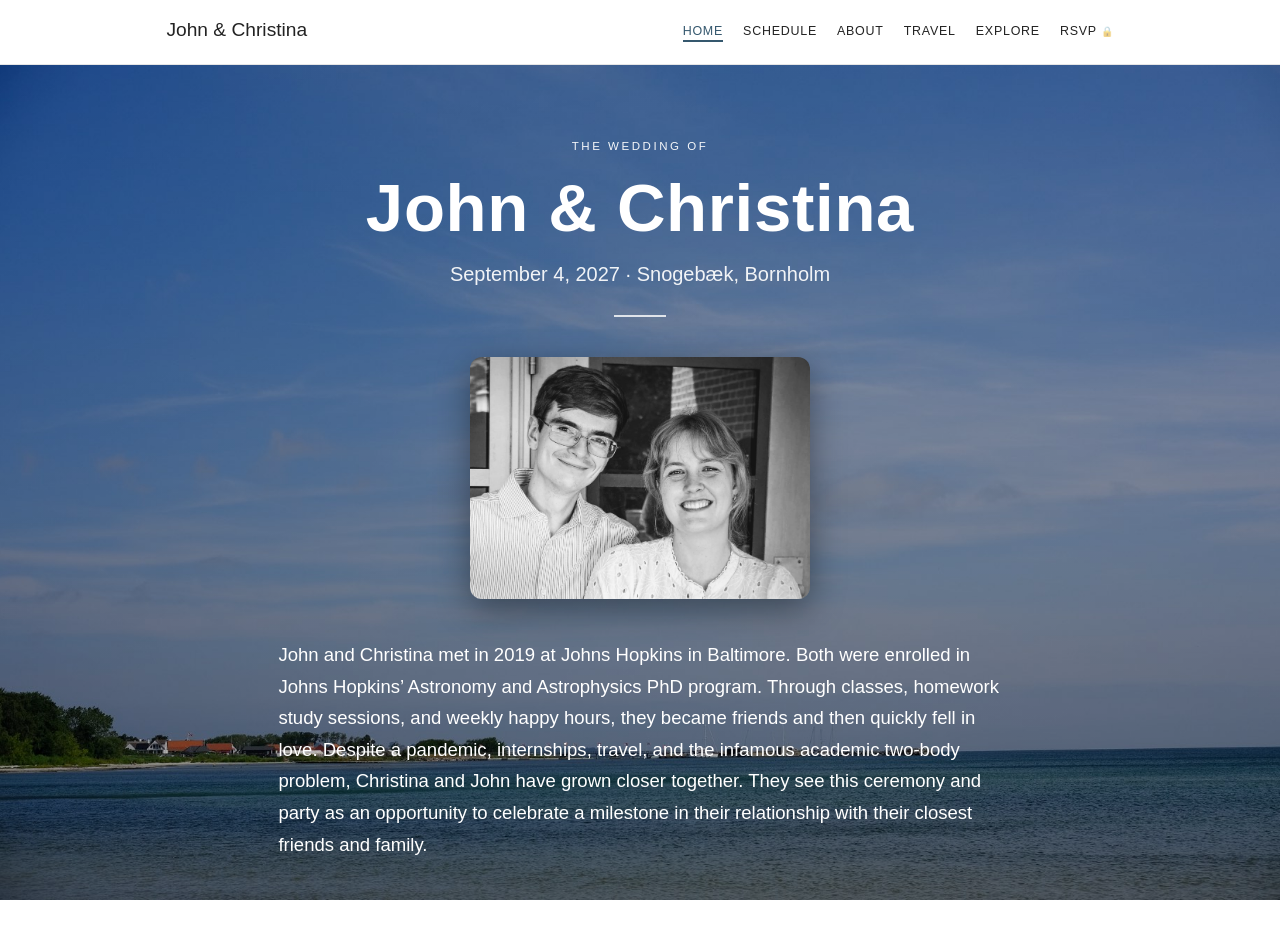
==== index.html @ 1c2753e0 "Higher-res banners, home spacing fix, Explore and password tweaks Regenerate all five footer banners" ====
<!DOCTYPE html>
<html lang="en">
<head>
<meta charset="UTF-8">
<meta name="viewport" content="width=device-width, initial-scale=1.0">
<meta name="robots" content="noindex, nofollow">
<title>John &amp; Christina — We're Getting Married</title>
<meta name="description" content="September 4, 2027 · Snogebæk, Bornholm. Schedule, travel and RSVP for our wedding.">
<meta name="theme-color" content="#ffffff">
<link rel="icon" href="assets/favicon.svg" type="image/svg+xml">
<meta property="og:type" content="website">
<meta property="og:title" content="John &amp; Christina — We're Getting Married">
<meta property="og:description" content="September 4, 2027 · Snogebæk, Bornholm. Schedule, travel and RSVP for our wedding.">
<meta property="og:url" content="https://christinawlindberg.github.io/wedding/">
<meta name="twitter:card" content="summary_large_image">
<link rel="stylesheet" href="css/style.css">
</head>
<body>
<nav class="site-nav">
  <div class="wrap">
    <a class="brand" href="index.html">John &amp; Christina</a>
    <ul>
      <li><a href="index.html" aria-current="page">Home</a></li>
      <li><a href="schedule.html">Schedule</a></li>
      <li><a href="about.html">About</a></li>
      <li><a href="travel.html">Travel</a></li>
      <li><a href="explore.html">Explore</a></li>
      <li><a href="rsvp.html">RSVP <span class="lock-icon" aria-hidden="true">🔒</span></a></li>
    </ul>
  </div>
</nav>

<main class="home">
  <header class="hero hero-photo">
    <p class="kicker">The wedding of</p>
    <h1>John &amp; Christina</h1>
    <p class="date">September 4, 2027 &middot; Snogeb&aelig;k, Bornholm</p>
    <hr class="hr-mark">
  </header>
  <section class="section">
    <div class="wrap">
      <figure class="home-couple">
        <img src="assets/images/couple.jpg" alt="Christina and John">
      </figure>
      <p class="lede">John and Christina met in 2019 at Johns Hopkins in Baltimore. Both were
      enrolled in Johns Hopkins&rsquo; Astronomy and Astrophysics PhD program. Through classes,
      homework study sessions, and weekly happy hours, they became friends and then quickly fell
      in love. Despite a pandemic, internships, travel, and the infamous academic two-body
      problem, Christina and John have grown closer together. They see this ceremony and party as
      an opportunity to celebrate a milestone in their relationship with their closest friends and
      family.</p>
    </div>
  </section>
</main>

<script src="js/config.js"></script>
<script src="js/site.js"></script>
</body>
</html>
---- css/style.css ----
/* =========================================================
   Wedding site — minimal theme
   System sans-serif, white background, Baltic-blue accent.
   Change the accent and neutrals in the :root block below.
   ========================================================= */

:root {
  --accent: #35586e;         /* Baltic blue */
  --accent-soft: #eaf0f4;
  --ink: #232323;
  --muted: #666666;
  --paper: #ffffff;
  --surface: #ffffff;
  --hairline: #e6e6e6;
  --line: #efefef;

  --font-sans: -apple-system, BlinkMacSystemFont, "Segoe UI", Roboto, Helvetica, Arial, sans-serif;
  --max-width: 48rem;
}

@media (prefers-color-scheme: dark) {
  :root {
    --accent: #8fb4c8;
    --accent-soft: #20303a;
    --ink: #ededed;
    --muted: #a6a6a6;
    --paper: #151515;
    --surface: #1d1d1d;
    --hairline: #333333;
    --line: #2a2a2a;
  }
}

* { box-sizing: border-box; }
html, body { margin: 0; padding: 0; }

body {
  background: var(--paper);
  color: var(--ink);
  font-family: var(--font-sans);
  font-size: 20px;
  line-height: 1.7;
  -webkit-font-smoothing: antialiased;
}

a { color: var(--accent); text-underline-offset: 2px; }

.wrap { max-width: var(--max-width); margin: 0 auto; padding: 0 1.4rem; }
.section { padding: 1rem 0 2rem; }
.muted { color: var(--muted); }
.small { font-size: 0.9rem; }
.center { text-align: center; }

/* Elements toggled via the hidden attribute (RSVP form) must stay hidden. */
[hidden] { display: none !important; }

/* ---------- nav ---------- */
.site-nav {
  position: sticky; top: 0; z-index: 20;
  background: color-mix(in srgb, var(--paper) 92%, transparent);
  -webkit-backdrop-filter: blur(8px); backdrop-filter: blur(8px);
  border-bottom: 1px solid var(--hairline);
}
.site-nav .wrap {
  display: flex; align-items: center; justify-content: space-between;
  gap: 0.75rem; padding-top: 0.85rem; padding-bottom: 0.85rem;
  flex-wrap: wrap; max-width: 62rem;
}
.brand {
  font-size: 1.2rem; color: var(--ink); text-decoration: none; white-space: nowrap;
}
.site-nav ul {
  list-style: none; display: flex; gap: 1.25rem; margin: 0; padding: 0;
  font-size: 0.78rem; letter-spacing: 0.06em; text-transform: uppercase;
}
.site-nav li { white-space: nowrap; }
.site-nav a {
  color: var(--ink); text-decoration: none;
  padding-bottom: 2px; border-bottom: 2px solid transparent;
}
.site-nav a:hover { color: var(--accent); }
.site-nav a[aria-current="page"] { color: var(--accent); border-bottom-color: var(--accent); }
.lock-icon { opacity: 0.5; font-size: 0.8em; }

/* ---------- headings ---------- */
.eyebrow {
  text-transform: uppercase; letter-spacing: 0.2em;
  font-size: 0.7rem; color: var(--accent); margin: 0 0 0.8rem;
}
h1 { font-weight: 600; line-height: 1.06; font-size: clamp(2.2rem, 5.5vw, 3rem); margin: 0 0 0.4rem; letter-spacing: 0.01em; }
h2 { font-weight: 600; font-size: clamp(1.5rem, 3.4vw, 1.9rem); line-height: 1.15; margin: 2.6rem 0 0.2rem; }
h3 { font-weight: 600; font-size: 1.25rem; margin: 1.6rem 0 0.3rem; }
.cat-head {
  font-size: clamp(2rem, 5vw, 2.5rem); margin: 3rem 0 1.1rem;
  padding-bottom: 0.4rem; border-bottom: 2px solid var(--accent);
}
h1, h2, h3 { text-wrap: balance; }
.sub { font-style: italic; color: var(--muted); font-size: 1.05rem; margin: 0.1rem 0 0; }
p { margin: 0.9rem 0; }
.lede { font-size: 1.16rem; }
/* First section header after the nav shouldn't leave a big gap. */
.wrap > h2:first-child, .wrap > .sched-day:first-child { margin-top: 1rem; }

/* ---------- home hero ---------- */
.hero { text-align: center; padding: 3.5rem 0 1rem; }
.hero .kicker {
  text-transform: uppercase; letter-spacing: 0.22em;
  font-size: 0.72rem; color: var(--accent); margin: 0 0 1.1rem;
}
.hero h1 { font-size: clamp(2.8rem, 8vw, 4.2rem); line-height: 1.02; margin: 0; }
.hero .date { font-size: 1.25rem; color: var(--muted); margin-top: 0.9rem; }
.hr-mark { width: 3.2rem; height: 2px; background: var(--accent); border: 0; margin: 1.5rem auto; opacity: 0.7; }

/* Home: the photo is pinned to the viewport so the names AND the story
   scroll up over a stationary image, all in white. iOS Safari ignores
   fixed attachment and simply scrolls the photo, which is a fine fallback. */
.home {
  background-image: linear-gradient(to bottom, rgba(0,0,0,0.04), rgba(0,0,0,0.18)), url("../assets/images/home-hero.jpg");
  background-size: cover; background-position: center center; background-attachment: fixed;
  color: #fff;
}
.home .kicker { color: #fff; opacity: 0.95; }
.home h1, .home .date, .home .lede { color: #fff; }
.home .date { opacity: 0.92; }
.home .hr-mark { background: #fff; opacity: 0.8; }
.home .section { padding-top: 0; padding-bottom: 4rem; }
.home .lede { margin-top: 0; }
.home-couple { margin: 2.5rem auto; max-width: 340px; }
.home-couple img {
  display: block; width: 100%; border-radius: 12px;
  box-shadow: 0 10px 34px rgba(0,0,0,0.4);
}

.hero-photo {
  text-align: center; padding: 4.5rem 1.5rem 0;
}

/* ---------- callout ---------- */
.callout {
  background: var(--accent-soft); border: 1px solid var(--hairline);
  border-left: 3px solid var(--accent); border-radius: 8px;
  padding: 1rem 1.2rem; margin: 1.4rem 0;
}
.callout p { margin: 0.4rem 0; }

/* ---------- schedule (day + two-column events) ---------- */
.sched-day {
  text-align: center; font-weight: 600; font-size: clamp(1.5rem, 4vw, 2rem);
  letter-spacing: 0.01em; margin: 2.8rem 0 0.4rem;
}
.event { display: grid; grid-template-columns: 1fr 1fr; align-items: stretch; margin: 1.8rem 0; }
.event-left { text-align: right; padding: 0.2rem 2rem 0.2rem 0; border-right: 1px solid var(--hairline); }
.event-right { text-align: left; padding: 0.2rem 0 0.2rem 2rem; }
.event-title { font-weight: 600; font-size: 1.4rem; margin: 0; }
.event-time { font-size: 0.85rem; letter-spacing: 0.04em; color: var(--muted); margin: 0.35rem 0 0; }
.event-venue { font-size: 1.15rem; margin: 0 0 0.1rem; }
.event-addr { margin: 0.1rem 0; font-size: 0.9rem; }
.event-addr a { font-style: italic; }
.event-attire { font-size: 0.7rem; text-transform: uppercase; letter-spacing: 0.12em; color: var(--accent); margin: 0.6rem 0 0.3rem; }
.event-desc { color: var(--muted); font-size: 0.98rem; margin: 0.4rem 0; }
.event-btns { display: flex; gap: 0.6rem; flex-wrap: wrap; margin-top: 0.9rem; }

/* ---------- shared entry scale (Where to stay + Explore lists) ---------- */
.stay { margin: 1.2rem 0; }
.stay-item { padding: 1.3rem 0; border-top: 1px solid var(--line); }
.stay-item:first-child { border-top: none; padding-top: 0.4rem; }
.stay-item h3 { font-weight: 600; font-size: 1.4rem; margin: 0 0 0.2rem; }
.stay-item .meta { font-size: 0.72rem; text-transform: uppercase; letter-spacing: 0.1em; color: var(--accent); margin: 0 0 0.5rem; }
.stay-item p { margin: 0.5rem 0; }
.stay-item .addr { font-size: 0.9rem; color: var(--muted); }

.rec { margin: 0.4rem 0 1.4rem; padding: 0; list-style: none; display: grid; gap: 1.5rem; }
.rec .name { display: block; font-weight: 600; font-size: 1.4rem; }
.rec .desc { display: block; margin-top: 0.25rem; }

/* ---------- numbered traditions ---------- */
.numbered { counter-reset: trad; margin: 1.4rem 0; display: grid; gap: 1.1rem; padding: 0; }
.numbered li { list-style: none; display: grid; grid-template-columns: 2.6rem 1fr; gap: 0.6rem; }
.numbered li::before { counter-increment: trad; content: counter(trad); font-size: 1.9rem; line-height: 1; color: var(--accent); }
.numbered h3 { margin: 0.1rem 0; }
.numbered p { margin: 0.2rem 0 0; }

/* ---------- bullet lists ---------- */
.tick { list-style: none; padding: 0; margin: 1rem 0; display: grid; gap: 0.7rem; }
.tick > li { position: relative; padding-left: 1.4rem; }
.tick > li::before { content: ""; position: absolute; left: 0.15rem; top: 0.62em; width: 0.42rem; height: 0.42rem; background: var(--accent); border-radius: 50%; }

/* ---------- buttons ---------- */
.btn {
  display: inline-block; background: var(--accent); color: var(--paper);
  padding: 0.5rem 1.1rem; border-radius: 6px; border: 1px solid var(--accent);
  font-size: 0.85rem; letter-spacing: 0.02em; text-decoration: none; cursor: pointer;
  font-family: inherit;
}
.btn:hover { opacity: 0.9; }
.btn:disabled { opacity: 0.55; cursor: default; }
.btn-outline { background: transparent; color: var(--accent); }
.btn-block { display: block; width: 100%; margin-bottom: 0.75rem; }
.link-button {
  background: none; border: none; padding: 0; font: inherit;
  color: var(--accent); text-decoration: underline; cursor: pointer;
}

/* ---------- forms (RSVP + gate) ---------- */
label, .field-label {
  display: block; font-size: 0.78rem; text-transform: uppercase;
  letter-spacing: 0.04em; color: var(--muted); margin-bottom: 0.3rem;
}
.radio-row label, .choice-label {
  text-transform: none; font-size: 1.05rem; color: var(--ink);
  letter-spacing: normal; display: flex; align-items: flex-start; gap: 0.5rem; margin-bottom: 0;
}
.choice-label input[type="checkbox"], .radio-row input[type="radio"] { margin-top: 0.35rem; flex: none; }
.field-hint { font-size: 0.8rem; color: var(--muted); margin: 0.4rem 0 0; }
.nested-fields { margin-top: 0.75rem; margin-left: 1.75rem; padding-left: 1rem; border-left: 2px solid var(--hairline); }
.nested-fields .field:last-child { margin-bottom: 0; }

input[type="text"], input[type="email"], input[type="number"],
input[type="password"], select, textarea {
  width: 100%; padding: 0.7rem 0.9rem; border: 1px solid var(--hairline);
  border-radius: 6px; font-family: inherit; font-size: 1.05rem;
  background: var(--surface); color: var(--ink);
}
.field { margin-bottom: 1.25rem; }
.radio-row { display: flex; gap: 1.5rem; flex-wrap: wrap; }

.form-status { margin-top: 1rem; font-size: 0.9rem; }
.form-status:empty { margin-top: 0; }
.form-status.success { color: #3f7a4a; }
.form-status.error { color: #b4413f; }
@media (prefers-color-scheme: dark) {
  .form-status.success { color: #8fc79b; }
  .form-status.error { color: #e0a0a0; }
}

.card { background: var(--surface); border: 1px solid var(--hairline); border-radius: 12px; padding: 2rem; }
.form-card { max-width: 560px; margin: 0 auto; }

/* ---------- password gate ---------- */
.gate { min-height: 60vh; display: flex; align-items: center; justify-content: center; padding: 2rem 1.5rem; }
.gate-box { max-width: 380px; width: 100%; text-align: center; }
.gate-box .field { text-align: left; }
[data-protected-content] { display: none; }

.member-block { padding-top: 1rem; margin-top: 1rem; border-top: 1px solid var(--hairline); }
.member-block:first-child { padding-top: 0; margin-top: 0; border-top: none; }
.member-block h3 { margin-bottom: 1rem; }
.section-divider { border: none; border-top: 1px solid var(--hairline); margin: 1.75rem 0; }

/* ---------- RSVP confirmation summary ---------- */
.summary-heading { margin-bottom: 0.5rem; }
.summary-list { list-style: none; padding: 0; margin: 1.25rem 0; border-top: 1px solid var(--hairline); }
.summary-list li { padding: 0.6rem 0; border-bottom: 1px solid var(--hairline); }
.summary-list .summary-nested { padding-left: 1.5rem; font-size: 0.9rem; color: var(--muted); border-bottom: none; padding-top: 0; }

/* ---------- figures & galleries ---------- */
.figure { margin: 1.6rem 0; }
.figure img { width: 100%; height: auto; border-radius: 8px; display: block; }
.figure figcaption { font-size: 0.85rem; color: var(--muted); margin-top: 0.5rem; }
.figure-narrow { max-width: 34rem; margin-left: auto; margin-right: auto; }
.figure-pair { display: grid; gap: 0.8rem; grid-template-columns: 1fr 1fr; }
.figure-pair img { border-radius: 8px; height: 100%; object-fit: cover; }
.gallery { display: grid; gap: 0.8rem; grid-template-columns: 1fr 1fr; margin: 1.4rem 0; }
.gallery figure { margin: 0; }
.gallery img { width: 100%; height: 240px; object-fit: cover; border-radius: 8px; display: block; }
.gallery figcaption { font-size: 0.8rem; color: var(--muted); margin-top: 0.4rem; }

/* ---------- footer photo banner ---------- */
.page-banner { width: 100%; height: clamp(150px, 24vh, 240px); background-size: cover; background-position: center; margin-top: 3rem; }
.home .page-banner { margin-top: 0; }

.page-quote {
  margin: 3.5rem auto 0; max-width: 34rem; text-align: center;
  font-style: italic; font-size: 1.2rem; color: var(--muted);
  border: 0; padding: 0;
}
.page-quote cite { display: block; margin-top: 0.6rem; font-size: 0.9rem; font-style: normal; }

/* ---------- footer ---------- */
.site-footer { border-top: 1px solid var(--line); margin-top: 3rem; padding: 2.5rem 0 3.5rem; text-align: center; font-size: 0.82rem; color: var(--muted); }
.not-a-link { color: inherit; text-decoration: none; }

/* ---------- focus ---------- */
a:focus-visible, button:focus-visible, input:focus-visible,
textarea:focus-visible, select:focus-visible {
  outline: 2px solid var(--accent); outline-offset: 3px;
}

/* ---------- narrow screens ---------- */
@media (max-width: 640px) {
  .site-nav { position: static; }
  .site-nav ul { gap: 0.9rem; font-size: 0.72rem; }
  .lock-icon { display: none; }
  .event { grid-template-columns: 1fr; }
  .event-left { text-align: center; border-right: none; border-bottom: 1px solid var(--hairline); padding: 0 0 0.9rem; }
  .event-right { text-align: center; padding: 1rem 0 0; }
  .event-btns { justify-content: center; }
  .radio-row { flex-direction: column; gap: 0.75rem; }
  .nested-fields { margin-left: 0.75rem; padding-left: 0.85rem; }
  .home { background-attachment: scroll; }
  .hero-photo { padding-top: 3.5rem; }
  .gallery, .figure-pair { grid-template-columns: 1fr; }
  .gallery img { height: 220px; }
}
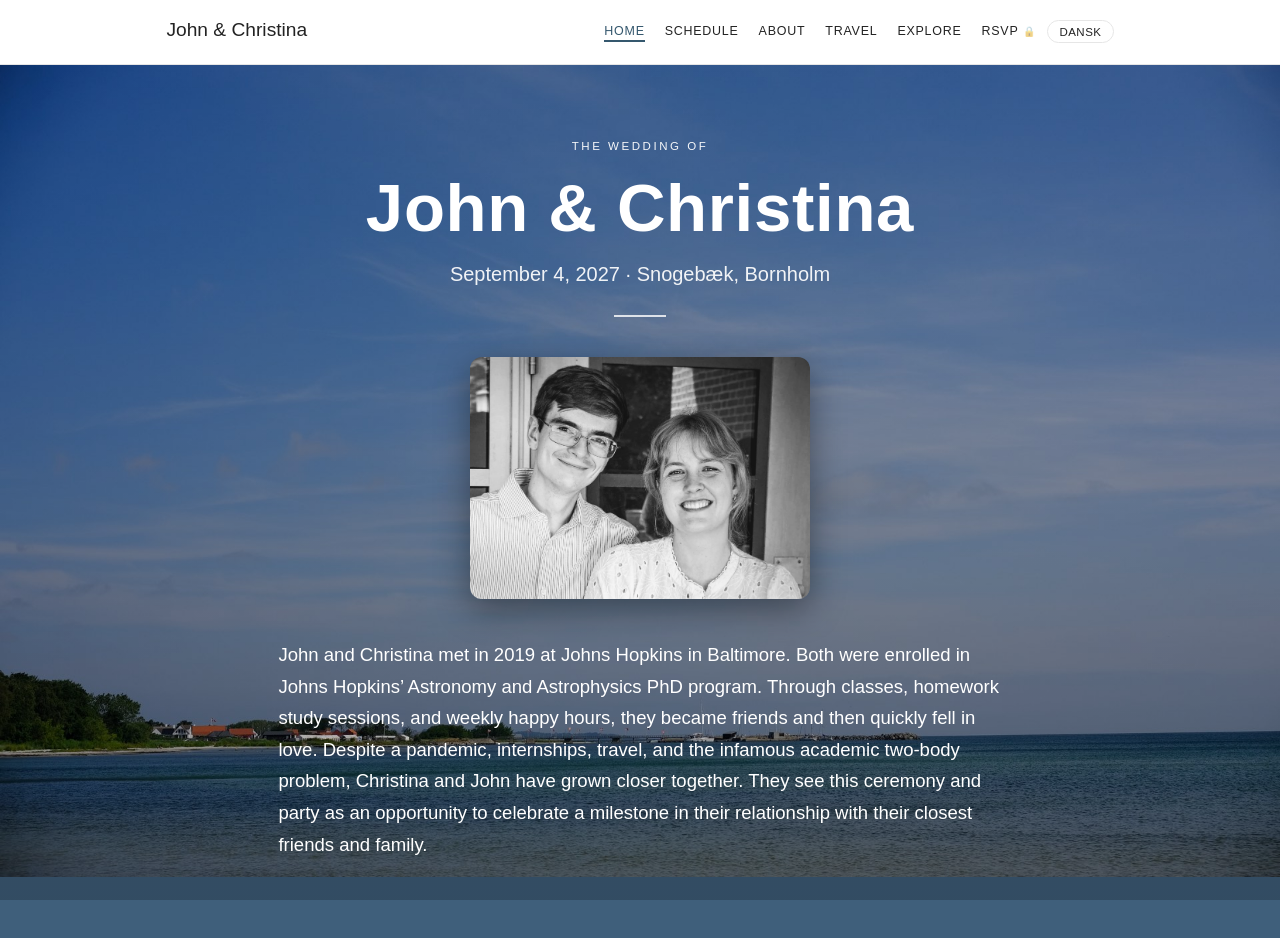
==== commit 89a408fd: "Add English/Danish language toggle across the site English stays authoritative in the HTML; Danish t" ====
--- a/index.html
+++ b/index.html
@@ -19,22 +19,23 @@
 <nav class="site-nav">
   <div class="wrap">
     <a class="brand" href="index.html">John &amp; Christina</a>
+    <button type="button" class="lang-toggle" data-lang-toggle aria-label="Skift til dansk">Dansk</button>
     <ul>
-      <li><a href="index.html" aria-current="page">Home</a></li>
-      <li><a href="schedule.html">Schedule</a></li>
-      <li><a href="about.html">About</a></li>
-      <li><a href="travel.html">Travel</a></li>
-      <li><a href="explore.html">Explore</a></li>
-      <li><a href="rsvp.html">RSVP <span class="lock-icon" aria-hidden="true">🔒</span></a></li>
+      <li><a href="index.html" aria-current="page"><span data-i18n="nav.home">Home</span></a></li>
+      <li><a href="schedule.html"><span data-i18n="nav.schedule">Schedule</span></a></li>
+      <li><a href="about.html"><span data-i18n="nav.about">About</span></a></li>
+      <li><a href="travel.html"><span data-i18n="nav.travel">Travel</span></a></li>
+      <li><a href="explore.html"><span data-i18n="nav.explore">Explore</span></a></li>
+      <li><a href="rsvp.html"><span data-i18n="nav.rsvp">RSVP</span> <span class="lock-icon" aria-hidden="true">🔒</span></a></li>
     </ul>
   </div>
 </nav>
 
 <main class="home">
   <header class="hero hero-photo">
-    <p class="kicker">The wedding of</p>
+    <p class="kicker" data-i18n="home.kicker">The wedding of</p>
     <h1>John &amp; Christina</h1>
-    <p class="date">September 4, 2027 &middot; Snogeb&aelig;k, Bornholm</p>
+    <p class="date" data-i18n="home.date">September 4, 2027 &middot; Snogeb&aelig;k, Bornholm</p>
     <hr class="hr-mark">
   </header>
   <section class="section">
@@ -42,7 +43,7 @@
       <figure class="home-couple">
         <img src="assets/images/couple.jpg" alt="Christina and John">
       </figure>
-      <p class="lede">John and Christina met in 2019 at Johns Hopkins in Baltimore. Both were
+      <p class="lede" data-i18n="home.story">John and Christina met in 2019 at Johns Hopkins in Baltimore. Both were
       enrolled in Johns Hopkins&rsquo; Astronomy and Astrophysics PhD program. Through classes,
       homework study sessions, and weekly happy hours, they became friends and then quickly fell
       in love. Despite a pandemic, internships, travel, and the infamous academic two-body
@@ -54,6 +55,7 @@
 </main>
 
 <script src="js/config.js"></script>
+<script src="js/i18n.js"></script>
 <script src="js/site.js"></script>
 </body>
 </html>
--- a/css/style.css
+++ b/css/style.css
@@ -68,10 +68,20 @@
 }
 .brand {
   font-size: 1.2rem; color: var(--ink); text-decoration: none; white-space: nowrap;
-}
+  margin-right: auto;
+}
+.lang-toggle {
+  order: 3; font-family: inherit; font-size: 0.72rem; letter-spacing: 0.04em;
+  text-transform: uppercase; background: transparent; color: var(--ink);
+  border: 1px solid var(--hairline); border-radius: 999px;
+  padding: 0.28rem 0.7rem; cursor: pointer; white-space: nowrap;
+}
+.lang-toggle:hover { border-color: var(--accent); color: var(--accent); }
+.lang-toggle:focus-visible { outline: 2px solid var(--accent); outline-offset: 2px; }
 .site-nav ul {
   list-style: none; display: flex; gap: 1.25rem; margin: 0; padding: 0;
   font-size: 0.78rem; letter-spacing: 0.06em; text-transform: uppercase;
+  order: 2;
 }
 .site-nav li { white-space: nowrap; }
 .site-nav a {
@@ -115,8 +125,9 @@
    scroll up over a stationary image, all in white. iOS Safari ignores
    fixed attachment and simply scrolls the photo, which is a fine fallback. */
 .home {
-  background-image: linear-gradient(to bottom, rgba(0,0,0,0.04), rgba(0,0,0,0.18)), url("../assets/images/home-hero.jpg");
-  background-size: cover; background-position: center center; background-attachment: fixed;
+  background-image: linear-gradient(to bottom, rgba(0,0,0,0.06), rgba(0,0,0,0.2)), url("../assets/images/home-hero.jpg");
+  background-size: cover, contain; background-position: center, center; background-repeat: no-repeat;
+  background-attachment: fixed; background-color: #3f5f7b;
   color: #fff;
 }
 .home .kicker { color: #fff; opacity: 0.95; }
@@ -289,7 +300,8 @@
 /* ---------- narrow screens ---------- */
 @media (max-width: 640px) {
   .site-nav { position: static; }
-  .site-nav ul { gap: 0.9rem; font-size: 0.72rem; }
+  .site-nav ul { gap: 0.7rem; font-size: 0.64rem; letter-spacing: 0.04em; order: 2; flex-basis: 100%; justify-content: center; }
+  .lang-toggle { order: 1; padding: 0.2rem 0.55rem; font-size: 0.66rem; }
   .lock-icon { display: none; }
   .event { grid-template-columns: 1fr; }
   .event-left { text-align: center; border-right: none; border-bottom: 1px solid var(--hairline); padding: 0 0 0.9rem; }
@@ -297,7 +309,9 @@
   .event-btns { justify-content: center; }
   .radio-row { flex-direction: column; gap: 0.75rem; }
   .nested-fields { margin-left: 0.75rem; padding-left: 0.85rem; }
-  .home { background-attachment: scroll; }
+  /* A wide landscape can't show in full on a narrow screen without large
+     empty bands, so mobile fills with cover instead of contain. */
+  .home { background-attachment: scroll; background-size: cover; }
   .hero-photo { padding-top: 3.5rem; }
   .gallery, .figure-pair { grid-template-columns: 1fr; }
   .gallery img { height: 220px; }
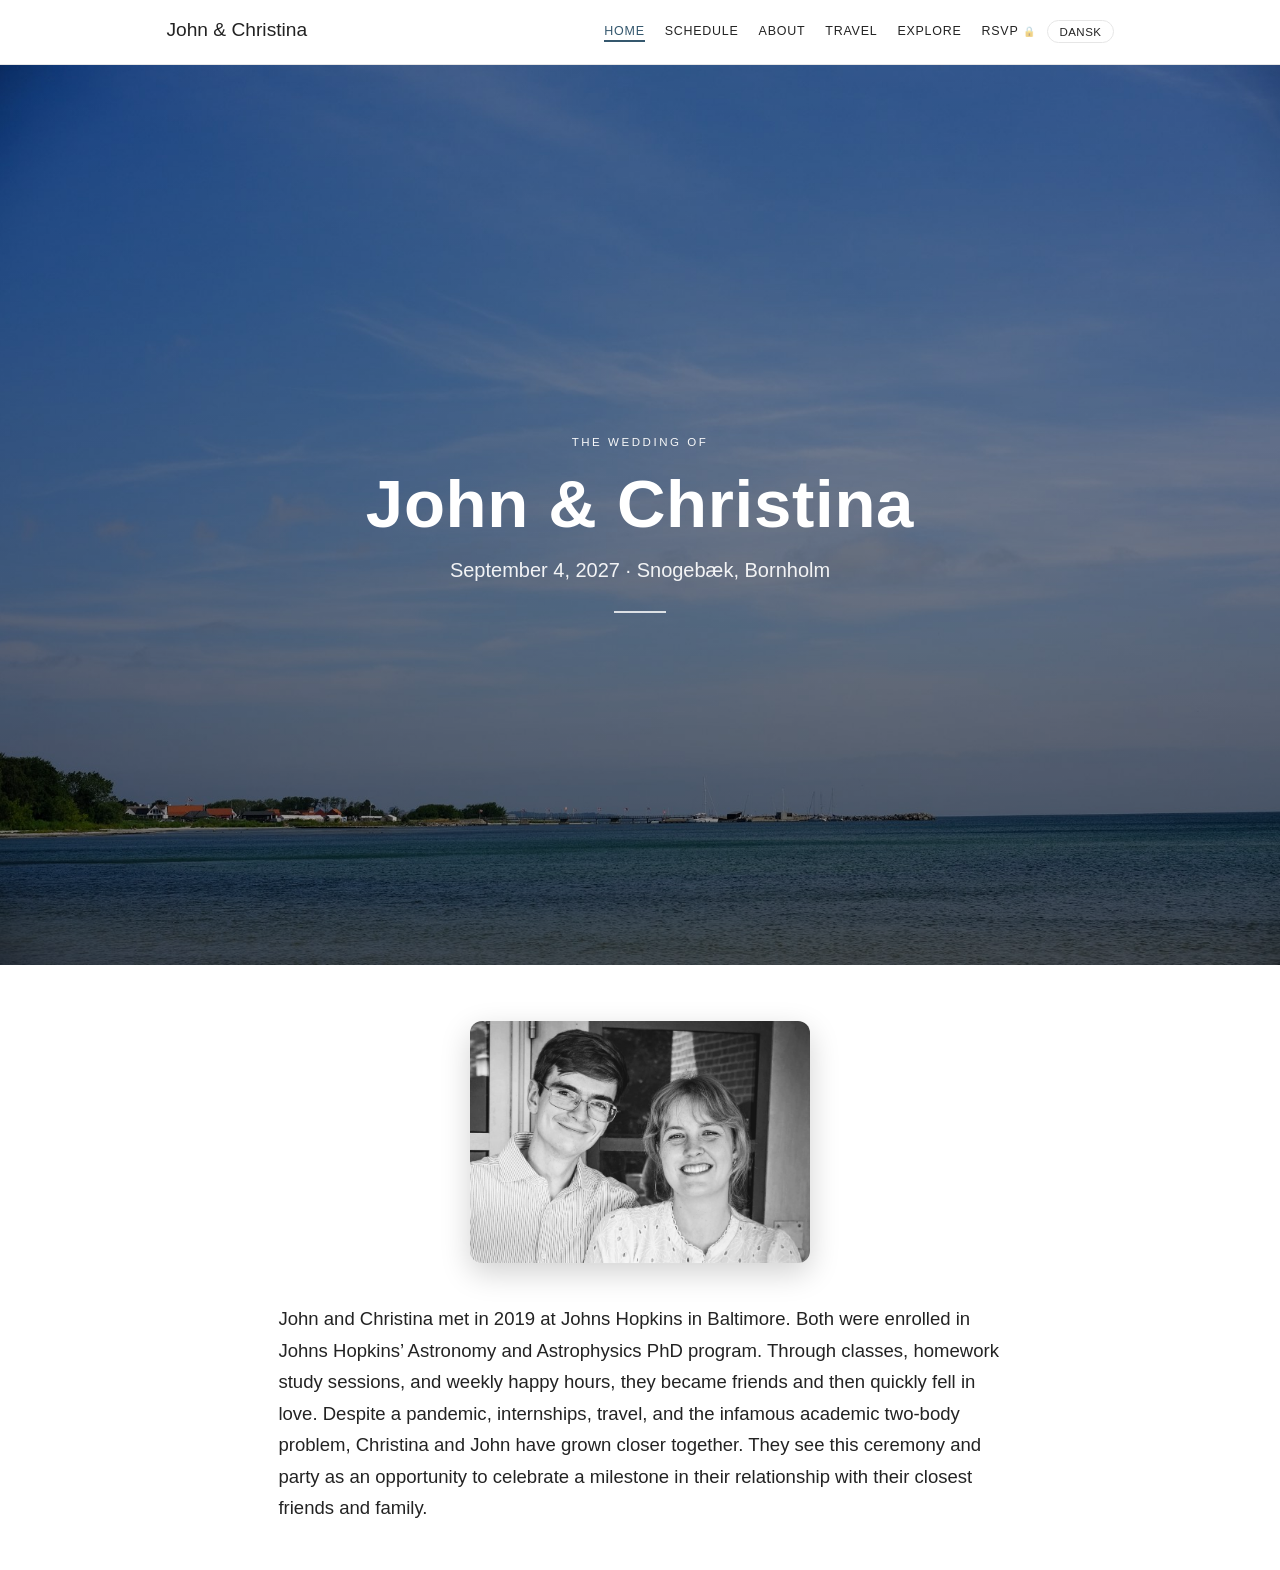
==== commit 5f5754fb: "Rework the home hero as a real <img>, not a CSS background The background-attachment: fixed approach" ====
--- a/index.html
+++ b/index.html
@@ -12,7 +12,12 @@
 <meta property="og:title" content="John &amp; Christina — We're Getting Married">
 <meta property="og:description" content="September 4, 2027 · Snogebæk, Bornholm. Schedule, travel and RSVP for our wedding.">
 <meta property="og:url" content="https://christinawlindberg.github.io/wedding/">
+<meta property="og:image" content="https://christinawlindberg.github.io/wedding/assets/images/couple.jpg">
+<meta property="og:image:width" content="1755">
+<meta property="og:image:height" content="1251">
+<meta property="og:image:alt" content="Christina and John">
 <meta name="twitter:card" content="summary_large_image">
+<meta name="twitter:image" content="https://christinawlindberg.github.io/wedding/assets/images/couple.jpg">
 <link rel="stylesheet" href="css/style.css">
 </head>
 <body>
@@ -32,11 +37,14 @@
 </nav>
 
 <main class="home">
-  <header class="hero hero-photo">
-    <p class="kicker" data-i18n="home.kicker">The wedding of</p>
-    <h1>John &amp; Christina</h1>
-    <p class="date" data-i18n="home.date">September 4, 2027 &middot; Snogeb&aelig;k, Bornholm</p>
-    <hr class="hr-mark">
+  <header class="home-hero">
+    <img class="home-hero-img" src="assets/images/home-hero.jpg" alt="" loading="eager">
+    <div class="hero home-hero-content">
+      <p class="kicker" data-i18n="home.kicker">The wedding of</p>
+      <h1>John &amp; Christina</h1>
+      <p class="date" data-i18n="home.date">September 4, 2027 &middot; Snogeb&aelig;k, Bornholm</p>
+      <hr class="hr-mark">
+    </div>
   </header>
   <section class="section">
     <div class="wrap">
--- a/css/style.css
+++ b/css/style.css
@@ -121,29 +121,46 @@
 .hero .date { font-size: 1.25rem; color: var(--muted); margin-top: 0.9rem; }
 .hr-mark { width: 3.2rem; height: 2px; background: var(--accent); border: 0; margin: 1.5rem auto; opacity: 0.7; }
 
-/* Home: the photo is pinned to the viewport so the names AND the story
-   scroll up over a stationary image, all in white. iOS Safari ignores
-   fixed attachment and simply scrolls the photo, which is a fine fallback. */
-.home {
-  background-image: linear-gradient(to bottom, rgba(0,0,0,0.06), rgba(0,0,0,0.2)), url("../assets/images/home-hero.jpg");
-  background-size: cover, contain; background-position: center, center; background-repeat: no-repeat;
-  background-attachment: fixed; background-color: #3f5f7b;
-  color: #fff;
-}
-.home .kicker { color: #fff; opacity: 0.95; }
-.home h1, .home .date, .home .lede { color: #fff; }
-.home .date { opacity: 0.92; }
-.home .hr-mark { background: #fff; opacity: 0.8; }
-.home .section { padding-top: 0; padding-bottom: 4rem; }
-.home .lede { margin-top: 0; }
+/* Home hero: a real <img>, not a CSS background, sized to a fixed-height
+   band via object-fit — this is what most sites actually use for a
+   full-bleed hero photo, and it sidesteps the whole family of bugs that
+   come with background-attachment: fixed spanning a very tall element
+   (janky/jumpy scrolling on mobile as the browser chrome shows/hides, and
+   an awkward crop or a gap on desktop once the window gets narrow or
+   short). The photo now only lives in this one fixed-height band; the
+   story content below sits in a normal white section like every other
+   page, so there's nothing tall for a background to misbehave against.
+   min-height uses svh ("small viewport height") rather than vh, so it
+   doesn't resize as a mobile browser's address bar collapses mid-scroll —
+   vh recalculating on every scroll tick is the other classic cause of
+   "weird" mobile scrolling in a photo hero. */
+.home-hero {
+  position: relative; overflow: hidden;
+  min-height: 100svh; display: flex; align-items: center; justify-content: center;
+  text-align: center; color: #fff; padding: 1.5rem;
+}
+.home-hero-img {
+  position: absolute; inset: 0; width: 100%; height: 100%;
+  object-fit: cover; object-position: center bottom;
+  z-index: 0;
+}
+/* Darkens the photo just enough for the white text to stay readable,
+   without a full background overlay hiding the shot. */
+.home-hero::after {
+  content: ""; position: absolute; inset: 0;
+  background: linear-gradient(to bottom, rgba(0,0,0,0.08), rgba(0,0,0,0.32));
+  z-index: 1;
+}
+.home-hero-content { position: relative; z-index: 2; }
+.home-hero .kicker { color: #fff; opacity: 0.95; }
+.home-hero h1, .home-hero .date { color: #fff; }
+.home-hero .date { opacity: 0.92; }
+.home-hero .hr-mark { background: #fff; opacity: 0.8; }
+
 .home-couple { margin: 2.5rem auto; max-width: 340px; }
 .home-couple img {
   display: block; width: 100%; border-radius: 12px;
-  box-shadow: 0 10px 34px rgba(0,0,0,0.4);
-}
-
-.hero-photo {
-  text-align: center; padding: 4.5rem 1.5rem 0;
+  box-shadow: 0 10px 30px rgba(0,0,0,0.18);
 }
 
 /* ---------- callout ---------- */
@@ -278,7 +295,6 @@
 
 /* ---------- footer photo banner ---------- */
 .page-banner { width: 100%; height: clamp(150px, 24vh, 240px); background-size: cover; background-position: center; margin-top: 3rem; }
-.home .page-banner { margin-top: 0; }
 
 .page-quote {
   margin: 3.5rem auto 0; max-width: 34rem; text-align: center;
@@ -309,10 +325,6 @@
   .event-btns { justify-content: center; }
   .radio-row { flex-direction: column; gap: 0.75rem; }
   .nested-fields { margin-left: 0.75rem; padding-left: 0.85rem; }
-  /* A wide landscape can't show in full on a narrow screen without large
-     empty bands, so mobile fills with cover instead of contain. */
-  .home { background-attachment: scroll; background-size: cover; }
-  .hero-photo { padding-top: 3.5rem; }
   .gallery, .figure-pair { grid-template-columns: 1fr; }
   .gallery img { height: 220px; }
 }
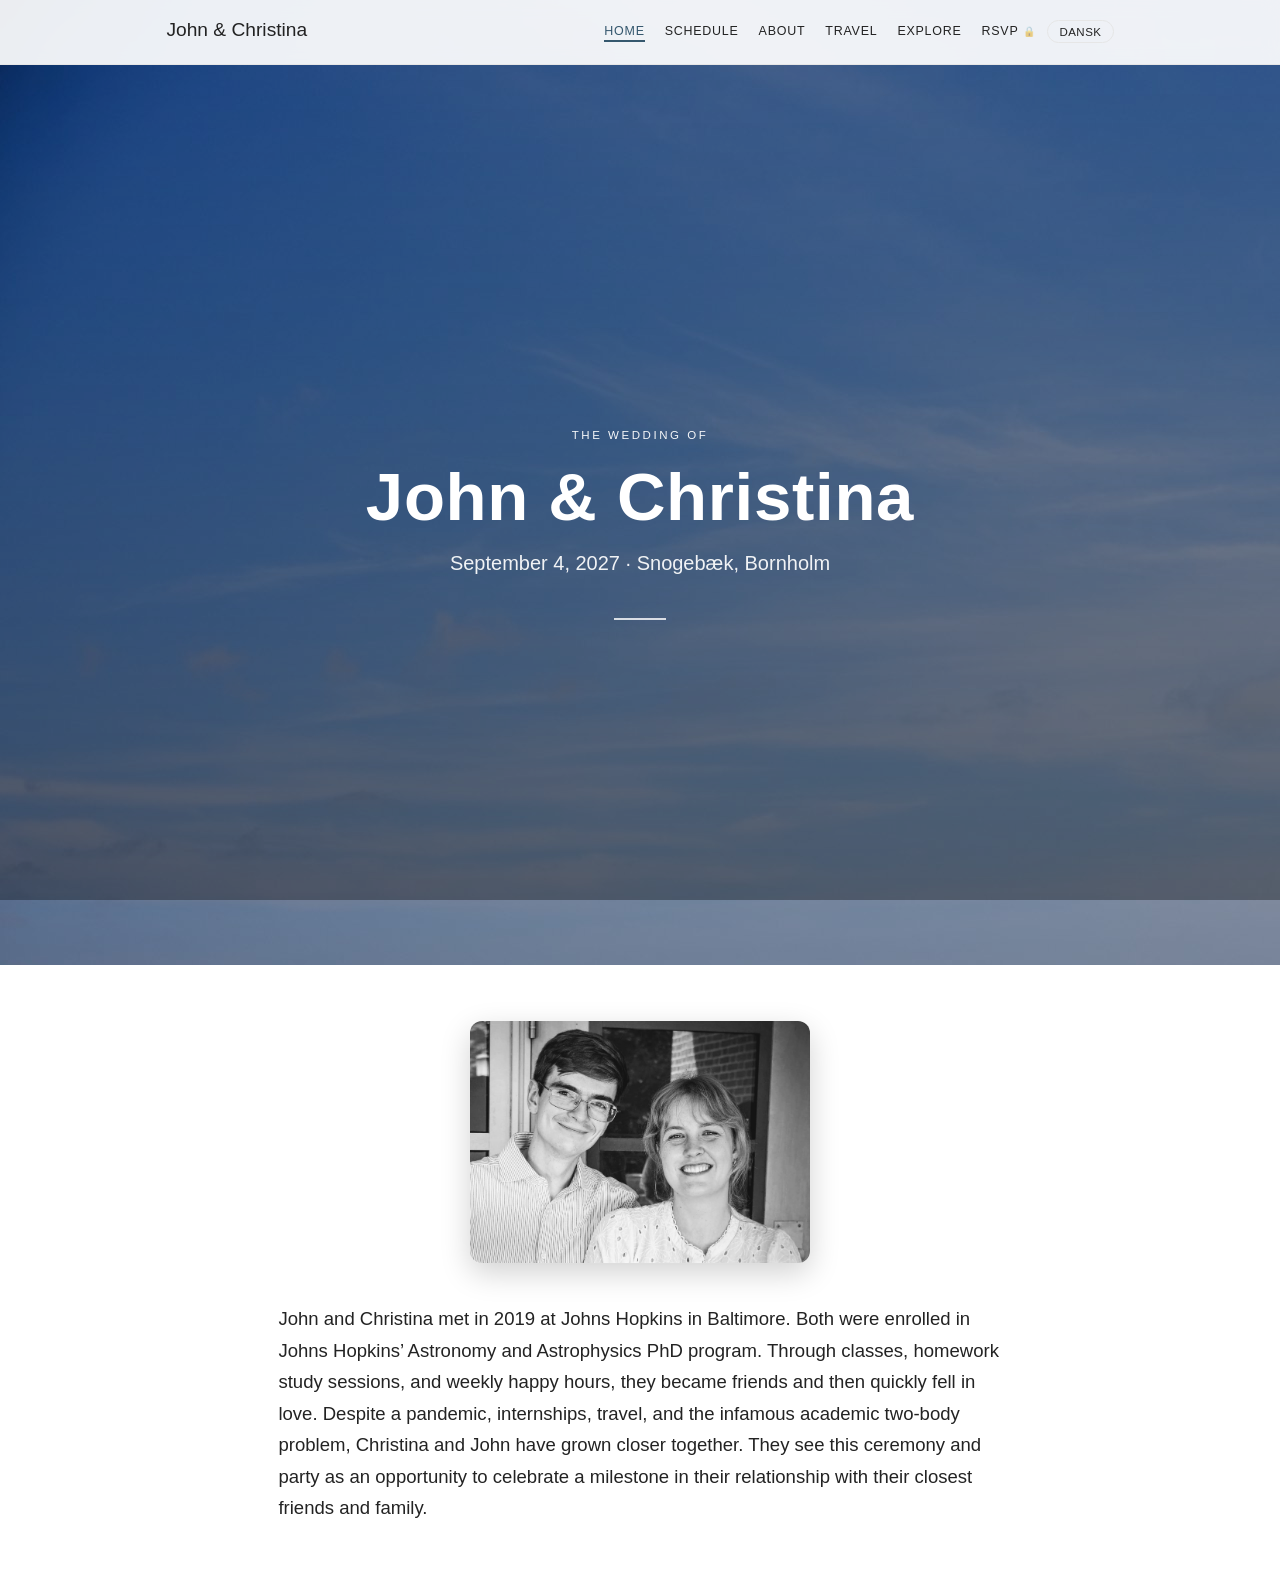
==== commit a2545d30: "Make the story section scroll up over the pinned hero photo Restores the 'photo stays put while text" ====
--- a/index.html
+++ b/index.html
@@ -37,16 +37,15 @@
 </nav>
 
 <main class="home">
-  <header class="home-hero">
-    <img class="home-hero-img" src="assets/images/home-hero.jpg" alt="" loading="eager">
-    <div class="hero home-hero-content">
-      <p class="kicker" data-i18n="home.kicker">The wedding of</p>
-      <h1>John &amp; Christina</h1>
-      <p class="date" data-i18n="home.date">September 4, 2027 &middot; Snogeb&aelig;k, Bornholm</p>
-      <hr class="hr-mark">
-    </div>
+  <img class="home-hero-img" src="assets/images/home-hero.jpg" alt="" loading="eager">
+  <div class="home-hero-overlay" aria-hidden="true"></div>
+  <header class="hero home-hero-content">
+    <p class="kicker" data-i18n="home.kicker">The wedding of</p>
+    <h1>John &amp; Christina</h1>
+    <p class="date" data-i18n="home.date">September 4, 2027 &middot; Snogeb&aelig;k, Bornholm</p>
+    <hr class="hr-mark">
   </header>
-  <section class="section">
+  <section class="section home-story">
     <div class="wrap">
       <figure class="home-couple">
         <img src="assets/images/couple.jpg" alt="Christina and John">
--- a/css/style.css
+++ b/css/style.css
@@ -121,41 +121,45 @@
 .hero .date { font-size: 1.25rem; color: var(--muted); margin-top: 0.9rem; }
 .hr-mark { width: 3.2rem; height: 2px; background: var(--accent); border: 0; margin: 1.5rem auto; opacity: 0.7; }
 
-/* Home hero: a real <img>, not a CSS background, sized to a fixed-height
-   band via object-fit — this is what most sites actually use for a
-   full-bleed hero photo, and it sidesteps the whole family of bugs that
-   come with background-attachment: fixed spanning a very tall element
-   (janky/jumpy scrolling on mobile as the browser chrome shows/hides, and
-   an awkward crop or a gap on desktop once the window gets narrow or
-   short). The photo now only lives in this one fixed-height band; the
-   story content below sits in a normal white section like every other
-   page, so there's nothing tall for a background to misbehave against.
-   min-height uses svh ("small viewport height") rather than vh, so it
-   doesn't resize as a mobile browser's address bar collapses mid-scroll —
-   vh recalculating on every scroll tick is the other classic cause of
-   "weird" mobile scrolling in a photo hero. */
-.home-hero {
-  position: relative; overflow: hidden;
-  min-height: 100svh; display: flex; align-items: center; justify-content: center;
-  text-align: center; color: #fff; padding: 1.5rem;
-}
+/* Home hero: the photo is a real <img>, position: fixed to the viewport,
+   so it stays put behind everything while the white story section below
+   scrolls up and covers it like a curtain — the effect being asked for.
+   position: fixed on a real element is well-supported and performant on
+   mobile (it's how most fixed headers/toolbars work); this is distinct
+   from background-attachment: fixed, which iOS disables outright and
+   which caused the earlier jank when the photo was a CSS background
+   spanning the whole (very tall) hero+story element. `inset: 0` sizes the
+   photo to the exact visible viewport without any vh-unit quirks (no
+   resize as a mobile browser's address bar collapses mid-scroll).
+   The hero text sits in a transparent, normal-flow block that reserves
+   one screen's worth of space (min-height: 100svh) so it lines up over
+   the photo on load; both it and the story section are given z-index
+   above the fixed photo/overlay so they paint over it correctly. */
 .home-hero-img {
-  position: absolute; inset: 0; width: 100%; height: 100%;
+  position: fixed; inset: 0;
   object-fit: cover; object-position: center bottom;
   z-index: 0;
 }
-/* Darkens the photo just enough for the white text to stay readable,
-   without a full background overlay hiding the shot. */
-.home-hero::after {
-  content: ""; position: absolute; inset: 0;
+/* Darkens the photo just enough for the white hero text to stay
+   readable, without a full overlay hiding the shot. */
+.home-hero-overlay {
+  position: fixed; inset: 0; z-index: 0; pointer-events: none;
   background: linear-gradient(to bottom, rgba(0,0,0,0.08), rgba(0,0,0,0.32));
-  z-index: 1;
-}
-.home-hero-content { position: relative; z-index: 2; }
-.home-hero .kicker { color: #fff; opacity: 0.95; }
-.home-hero h1, .home-hero .date { color: #fff; }
-.home-hero .date { opacity: 0.92; }
-.home-hero .hr-mark { background: #fff; opacity: 0.8; }
+}
+.home-hero-content {
+  position: relative; z-index: 1;
+  min-height: 100svh; display: flex; flex-direction: column; align-items: center; justify-content: center;
+  color: #fff;
+}
+.home-hero-content .kicker { color: #fff; opacity: 0.95; }
+.home-hero-content h1, .home-hero-content .date { color: #fff; }
+.home-hero-content .date { opacity: 0.92; }
+.home-hero-content .hr-mark { background: #fff; opacity: 0.8; }
+
+/* Opaque and stacked above the fixed photo (position + z-index, matching
+   the hero content above), so scrolling this section up covers the photo
+   rather than the photo painting over it. */
+.home-story { position: relative; z-index: 1; background: var(--paper); }
 
 .home-couple { margin: 2.5rem auto; max-width: 340px; }
 .home-couple img {
@@ -315,7 +319,11 @@
 
 /* ---------- narrow screens ---------- */
 @media (max-width: 640px) {
-  .site-nav { position: static; }
+  /* relative, not static: it needs to be a positioned element for its
+     z-index to have any effect (z-index is a no-op on static elements),
+     which now matters on the home page since it must stack above the
+     fixed hero photo. Layout-wise this behaves identically to static. */
+  .site-nav { position: relative; }
   .site-nav ul { gap: 0.7rem; font-size: 0.64rem; letter-spacing: 0.04em; order: 2; flex-basis: 100%; justify-content: center; }
   .lang-toggle { order: 1; padding: 0.2rem 0.55rem; font-size: 0.66rem; }
   .lock-icon { display: none; }
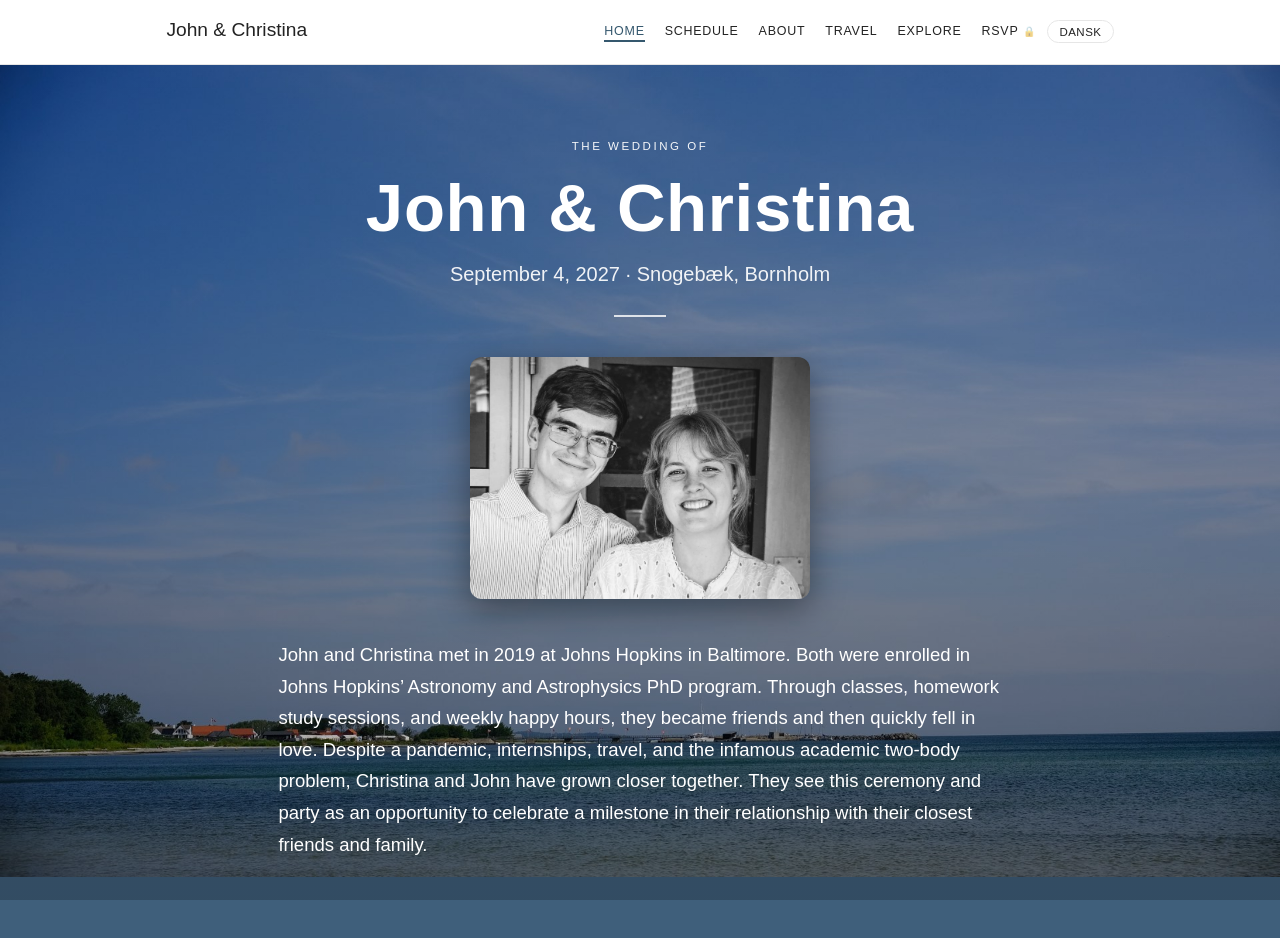
==== commit 3313e895: "Revert home hero to how it was at the start of today Restores index.html and css/style.css to their " ====
--- a/index.html
+++ b/index.html
@@ -37,15 +37,13 @@
 </nav>
 
 <main class="home">
-  <img class="home-hero-img" src="assets/images/home-hero.jpg" alt="" loading="eager">
-  <div class="home-hero-overlay" aria-hidden="true"></div>
-  <header class="hero home-hero-content">
+  <header class="hero hero-photo">
     <p class="kicker" data-i18n="home.kicker">The wedding of</p>
     <h1>John &amp; Christina</h1>
     <p class="date" data-i18n="home.date">September 4, 2027 &middot; Snogeb&aelig;k, Bornholm</p>
     <hr class="hr-mark">
   </header>
-  <section class="section home-story">
+  <section class="section">
     <div class="wrap">
       <figure class="home-couple">
         <img src="assets/images/couple.jpg" alt="Christina and John">
--- a/css/style.css
+++ b/css/style.css
@@ -121,50 +121,29 @@
 .hero .date { font-size: 1.25rem; color: var(--muted); margin-top: 0.9rem; }
 .hr-mark { width: 3.2rem; height: 2px; background: var(--accent); border: 0; margin: 1.5rem auto; opacity: 0.7; }
 
-/* Home hero: the photo is a real <img>, position: fixed to the viewport,
-   so it stays put behind everything while the white story section below
-   scrolls up and covers it like a curtain — the effect being asked for.
-   position: fixed on a real element is well-supported and performant on
-   mobile (it's how most fixed headers/toolbars work); this is distinct
-   from background-attachment: fixed, which iOS disables outright and
-   which caused the earlier jank when the photo was a CSS background
-   spanning the whole (very tall) hero+story element. `inset: 0` sizes the
-   photo to the exact visible viewport without any vh-unit quirks (no
-   resize as a mobile browser's address bar collapses mid-scroll).
-   The hero text sits in a transparent, normal-flow block that reserves
-   one screen's worth of space (min-height: 100svh) so it lines up over
-   the photo on load; both it and the story section are given z-index
-   above the fixed photo/overlay so they paint over it correctly. */
-.home-hero-img {
-  position: fixed; inset: 0;
-  object-fit: cover; object-position: center bottom;
-  z-index: 0;
-}
-/* Darkens the photo just enough for the white hero text to stay
-   readable, without a full overlay hiding the shot. */
-.home-hero-overlay {
-  position: fixed; inset: 0; z-index: 0; pointer-events: none;
-  background: linear-gradient(to bottom, rgba(0,0,0,0.08), rgba(0,0,0,0.32));
-}
-.home-hero-content {
-  position: relative; z-index: 1;
-  min-height: 100svh; display: flex; flex-direction: column; align-items: center; justify-content: center;
+/* Home: the photo is pinned to the viewport so the names AND the story
+   scroll up over a stationary image, all in white. iOS Safari ignores
+   fixed attachment and simply scrolls the photo, which is a fine fallback. */
+.home {
+  background-image: linear-gradient(to bottom, rgba(0,0,0,0.06), rgba(0,0,0,0.2)), url("../assets/images/home-hero.jpg");
+  background-size: cover, contain; background-position: center, center; background-repeat: no-repeat;
+  background-attachment: fixed; background-color: #3f5f7b;
   color: #fff;
 }
-.home-hero-content .kicker { color: #fff; opacity: 0.95; }
-.home-hero-content h1, .home-hero-content .date { color: #fff; }
-.home-hero-content .date { opacity: 0.92; }
-.home-hero-content .hr-mark { background: #fff; opacity: 0.8; }
-
-/* Opaque and stacked above the fixed photo (position + z-index, matching
-   the hero content above), so scrolling this section up covers the photo
-   rather than the photo painting over it. */
-.home-story { position: relative; z-index: 1; background: var(--paper); }
-
+.home .kicker { color: #fff; opacity: 0.95; }
+.home h1, .home .date, .home .lede { color: #fff; }
+.home .date { opacity: 0.92; }
+.home .hr-mark { background: #fff; opacity: 0.8; }
+.home .section { padding-top: 0; padding-bottom: 4rem; }
+.home .lede { margin-top: 0; }
 .home-couple { margin: 2.5rem auto; max-width: 340px; }
 .home-couple img {
   display: block; width: 100%; border-radius: 12px;
-  box-shadow: 0 10px 30px rgba(0,0,0,0.18);
+  box-shadow: 0 10px 34px rgba(0,0,0,0.4);
+}
+
+.hero-photo {
+  text-align: center; padding: 4.5rem 1.5rem 0;
 }
 
 /* ---------- callout ---------- */
@@ -299,6 +278,7 @@
 
 /* ---------- footer photo banner ---------- */
 .page-banner { width: 100%; height: clamp(150px, 24vh, 240px); background-size: cover; background-position: center; margin-top: 3rem; }
+.home .page-banner { margin-top: 0; }
 
 .page-quote {
   margin: 3.5rem auto 0; max-width: 34rem; text-align: center;
@@ -319,11 +299,7 @@
 
 /* ---------- narrow screens ---------- */
 @media (max-width: 640px) {
-  /* relative, not static: it needs to be a positioned element for its
-     z-index to have any effect (z-index is a no-op on static elements),
-     which now matters on the home page since it must stack above the
-     fixed hero photo. Layout-wise this behaves identically to static. */
-  .site-nav { position: relative; }
+  .site-nav { position: static; }
   .site-nav ul { gap: 0.7rem; font-size: 0.64rem; letter-spacing: 0.04em; order: 2; flex-basis: 100%; justify-content: center; }
   .lang-toggle { order: 1; padding: 0.2rem 0.55rem; font-size: 0.66rem; }
   .lock-icon { display: none; }
@@ -333,6 +309,10 @@
   .event-btns { justify-content: center; }
   .radio-row { flex-direction: column; gap: 0.75rem; }
   .nested-fields { margin-left: 0.75rem; padding-left: 0.85rem; }
+  /* A wide landscape can't show in full on a narrow screen without large
+     empty bands, so mobile fills with cover instead of contain. */
+  .home { background-attachment: scroll; background-size: cover; }
+  .hero-photo { padding-top: 3.5rem; }
   .gallery, .figure-pair { grid-template-columns: 1fr; }
   .gallery img { height: 220px; }
 }
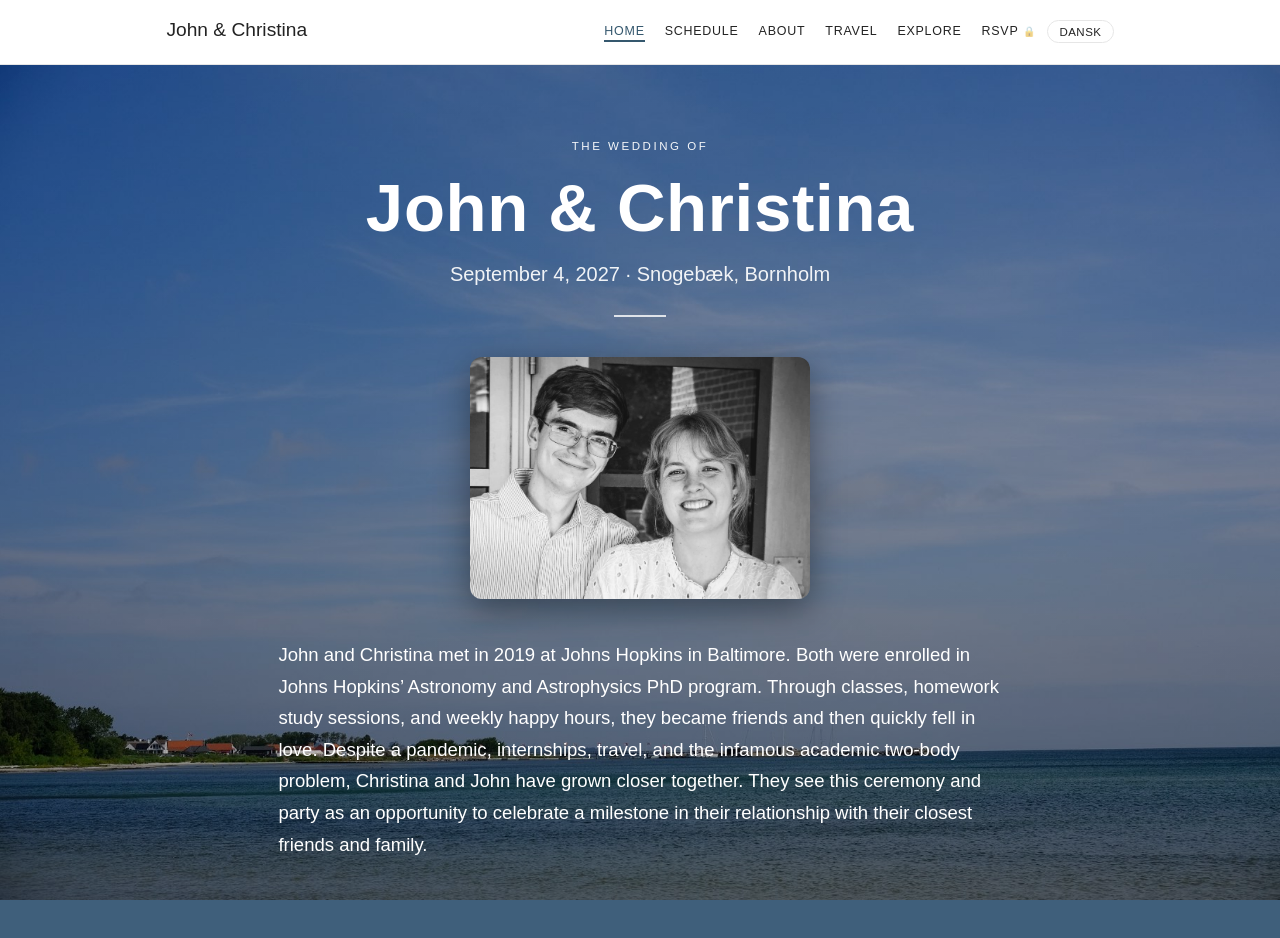
==== commit 23bff58a: "Use the provided two-fish artwork as the favicon Replaces the hand-drawn favicon.svg with the suppli" ====
--- a/index.html
+++ b/index.html
@@ -7,7 +7,7 @@
 <title>John &amp; Christina — We're Getting Married</title>
 <meta name="description" content="September 4, 2027 · Snogebæk, Bornholm. Schedule, travel and RSVP for our wedding.">
 <meta name="theme-color" content="#ffffff">
-<link rel="icon" href="assets/favicon.svg" type="image/svg+xml">
+<link rel="icon" href="assets/favicon.png" type="image/png">
 <meta property="og:type" content="website">
 <meta property="og:title" content="John &amp; Christina — We're Getting Married">
 <meta property="og:description" content="September 4, 2027 · Snogebæk, Bornholm. Schedule, travel and RSVP for our wedding.">
--- a/css/style.css
+++ b/css/style.css
@@ -126,7 +126,7 @@
    fixed attachment and simply scrolls the photo, which is a fine fallback. */
 .home {
   background-image: linear-gradient(to bottom, rgba(0,0,0,0.06), rgba(0,0,0,0.2)), url("../assets/images/home-hero.jpg");
-  background-size: cover, contain; background-position: center, center; background-repeat: no-repeat;
+  background-size: cover; background-position: center; background-repeat: no-repeat;
   background-attachment: fixed; background-color: #3f5f7b;
   color: #fff;
 }
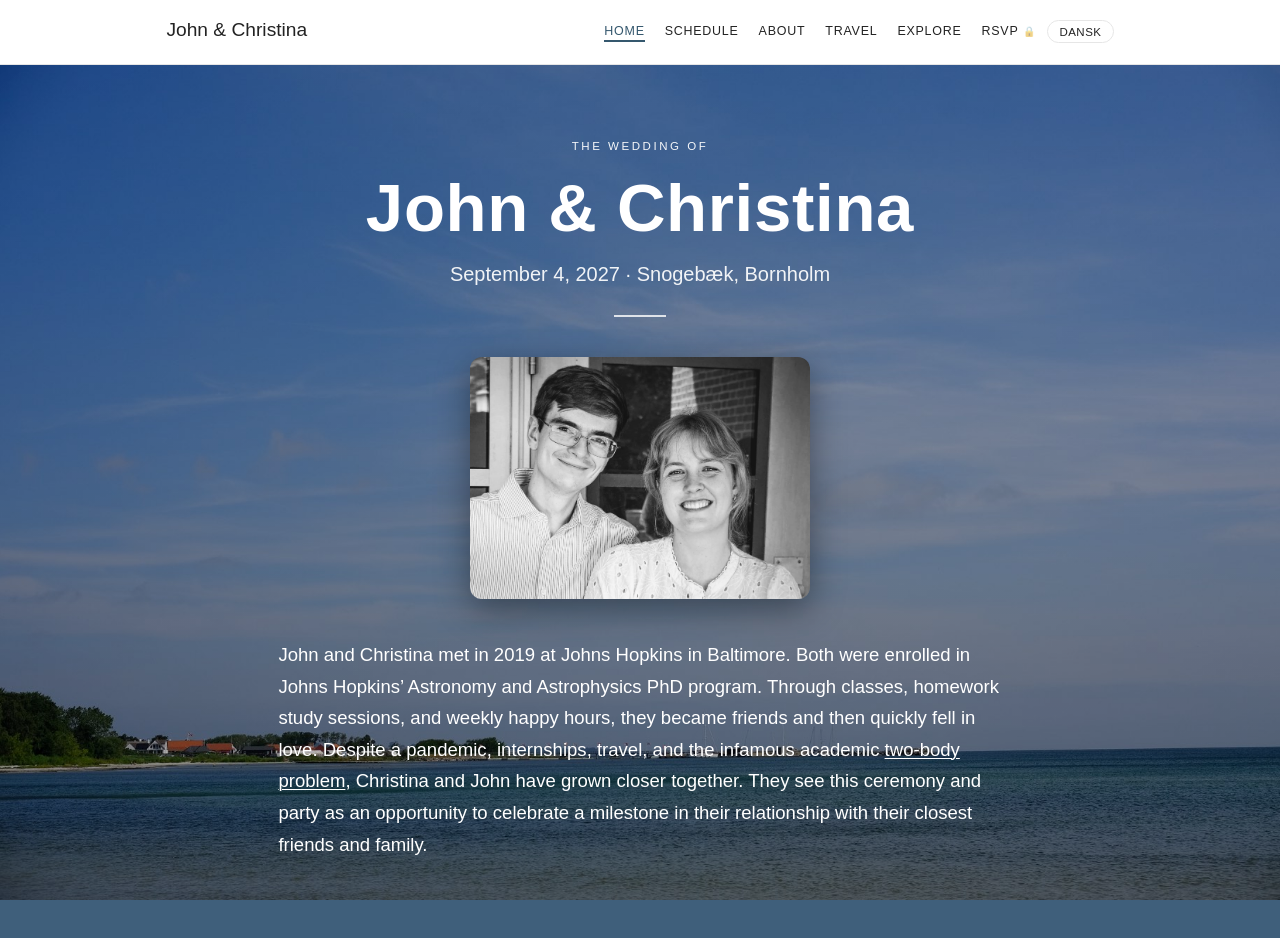
==== commit ae23eb6f: "Link 'two-body problem' to its Wikipedia article Adds the link in both the English source and the Da" ====
--- a/index.html
+++ b/index.html
@@ -51,8 +51,9 @@
       <p class="lede" data-i18n="home.story">John and Christina met in 2019 at Johns Hopkins in Baltimore. Both were
       enrolled in Johns Hopkins&rsquo; Astronomy and Astrophysics PhD program. Through classes,
       homework study sessions, and weekly happy hours, they became friends and then quickly fell
-      in love. Despite a pandemic, internships, travel, and the infamous academic two-body
-      problem, Christina and John have grown closer together. They see this ceremony and party as
+      in love. Despite a pandemic, internships, travel, and the infamous academic
+      <a href="https://en.wikipedia.org/wiki/Two-body_problem_(career)" target="_blank" rel="noopener">two-body
+      problem</a>, Christina and John have grown closer together. They see this ceremony and party as
       an opportunity to celebrate a milestone in their relationship with their closest friends and
       family.</p>
     </div>
--- a/css/style.css
+++ b/css/style.css
@@ -136,6 +136,11 @@
 .home .hr-mark { background: #fff; opacity: 0.8; }
 .home .section { padding-top: 0; padding-bottom: 4rem; }
 .home .lede { margin-top: 0; }
+/* The story sits on the photo, where the accent blue goes muddy and barely
+   reads. Keep links white like the surrounding copy and let the underline
+   carry the affordance. */
+.home .lede a { color: #fff; text-decoration: underline; text-decoration-thickness: 1px; }
+.home .lede a:hover { text-decoration-thickness: 2px; }
 .home-couple { margin: 2.5rem auto; max-width: 340px; }
 .home-couple img {
   display: block; width: 100%; border-radius: 12px;
@@ -223,6 +228,10 @@
 }
 .choice-label input[type="checkbox"], .radio-row input[type="radio"] { margin-top: 0.35rem; flex: none; }
 .field-hint { font-size: 0.8rem; color: var(--muted); margin: 0.4rem 0 0; }
+/* A hint that introduces the options below it (rather than trailing them)
+   needs room underneath, or the blurb and the first choice read as one
+   run-on block. */
+.field-hint + .radio-row { margin-top: 1rem; }
 .nested-fields { margin-top: 0.75rem; margin-left: 1.75rem; padding-left: 1rem; border-left: 2px solid var(--hairline); }
 .nested-fields .field:last-child { margin-bottom: 0; }
 
@@ -234,6 +243,9 @@
 }
 .field { margin-bottom: 1.25rem; }
 .radio-row { display: flex; gap: 1.5rem; flex-wrap: wrap; }
+/* Options that are full phrases rather than Yes/No always stack: in a
+   wrapping row they break at arbitrary points, orphaning the last one. */
+.radio-row.radio-stack { flex-direction: column; gap: 0.75rem; }
 
 .form-status { margin-top: 1rem; font-size: 0.9rem; }
 .form-status:empty { margin-top: 0; }
